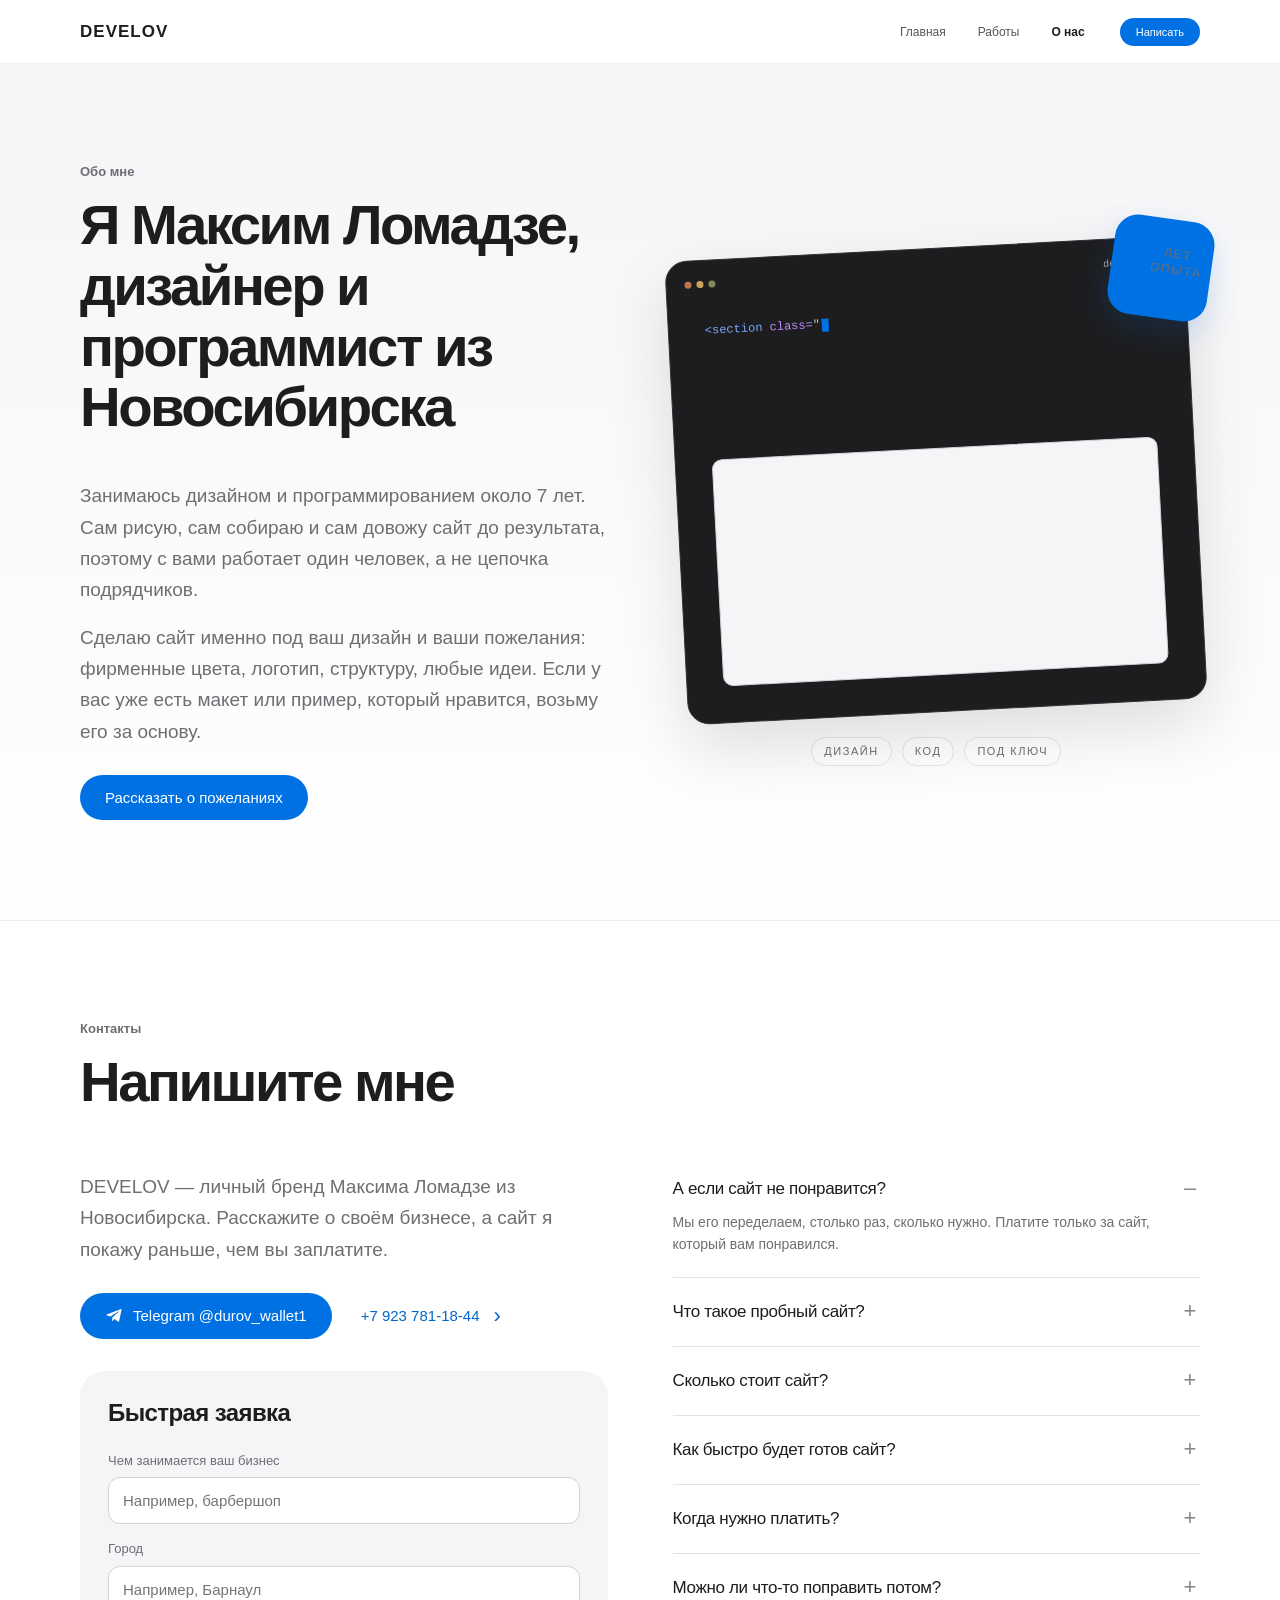
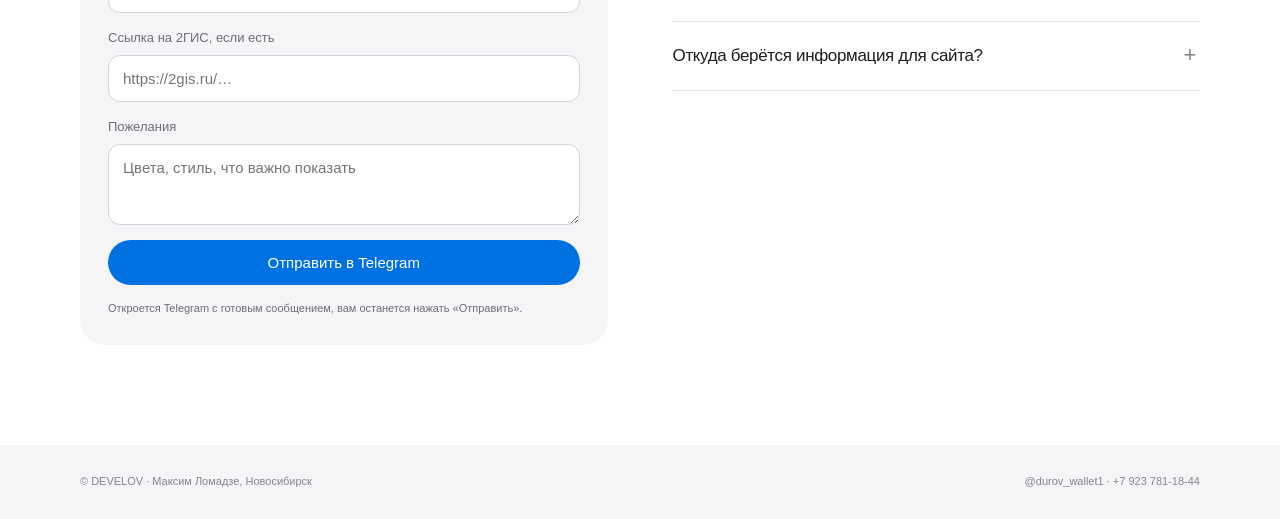
==== about.html @ 25727353 "Publish redesigned three-page DEVELOV portfolio" ====
<!doctype html>
<html lang="ru">
<head>
  <meta charset="utf-8">
  <meta name="viewport" content="width=device-width, initial-scale=1, viewport-fit=cover">
  <title>О нас — DEVELOV</title>
  <meta name="description" content="DEVELOV — личный бренд Максима Ломадзе (Новосибирск). Сайты, которые продают: лендинги, интернет-магазины, проекты под ключ. Сначала сайт, оплата только если он понравился.">
  <link rel="icon" href="img/mark-small.png" type="image/png">
  <link rel="preconnect" href="https://fonts.googleapis.com">
  <link rel="preconnect" href="https://fonts.gstatic.com" crossorigin>
  <link href="https://fonts.googleapis.com/css2?family=Jost:wght@300;400;500&family=Cormorant+Garamond:wght@400;500;600&display=swap" rel="stylesheet">
  <link rel="stylesheet" href="css/style.css?v=1">
  <link rel="stylesheet" href="css/apple.css?v=1">
</head>
<body>
  <canvas class="stars" id="stars" aria-hidden="true"></canvas>
  <div class="lamp" aria-hidden="true"><span class="lamp__core"></span></div>
  <header class="header" id="site-header">
    <div class="wrap header__in">
      <a class="brand" href="index.html" aria-label="DEVELOV"><img src="img/mark-small.png" alt="" width="38" height="31"><span>DEVELOV</span></a>
      <nav class="nav" id="nav" aria-label="Основная навигация"><a href="index.html" >Главная</a><a href="works.html" >Работы</a><a href="about.html" aria-current="page">О нас</a></nav>
      <a class="btn btn--glow header__cta" href="https://t.me/durov_wallet1" target="_blank" rel="noopener">Написать</a>
      <button class="burger" id="burger" type="button" aria-label="Меню" aria-expanded="false" aria-controls="nav"><span></span></button>
    </div>
  </header>

  <main id="top" class="inner-page"><section class="block block--alt" id="about">
      <div class="wrap about">
        <div class="about__text">
        <div class="block__head"><p class="eyebrow">Обо мне</p><h1 class="h2">Я Максим Ломадзе, дизайнер и программист из Новосибирска</h1></div>
        <p class="text text--lead">Занимаюсь дизайном и программированием около 7 лет. Сам рисую, сам собираю и сам довожу сайт до результата, поэтому с вами работает один человек, а не цепочка подрядчиков.</p>
        <p class="text text--lead">Сделаю сайт именно под ваш дизайн и ваши пожелания: фирменные цвета, логотип, структуру, любые идеи. Если у вас уже есть макет или пример, который нравится, возьму его за основу.</p>
        <div class="btn-row"><a class="btn btn--glow" href="https://t.me/durov_wallet1" target="_blank" rel="noopener">Рассказать о пожеланиях</a></div>
      </div>
        <div class="devbox" aria-hidden="true">
          <div class="devbox__badge"><span>7</span><small>лет<br>опыта</small></div>
          <div class="devbox__win">
            <div class="devbox__bar"><i></i><i></i><i></i><span>develov.html</span></div>
            <pre class="devbox__code" id="code"></pre>
            <div class="devbox__preview">
              <div class="pv pv--nav"><b></b><b></b><b></b></div>
              <div class="pv pv--h1"></div>
              <div class="pv pv--h2"></div>
              <div class="pv pv--btn"></div>
              <div class="pv pv--cards"><b></b><b></b><b></b></div>
            </div>
          </div>
          <div class="devbox__tags"><span>Дизайн</span><span>Код</span><span>Под ключ</span></div>
        </div>
      </div>
    </section><section class="block" id="contacts">
      <div class="wrap">
        <div class="block__head"><p class="eyebrow">Контакты</p><h2 class="h2">Напишите мне</h2></div>
        <div class="contacts">
          <div class="contacts__main">
            <p class="text text--lead">DEVELOV — личный бренд Максима Ломадзе из Новосибирска. Расскажите о своём бизнесе, а сайт я покажу раньше, чем вы заплатите.</p>
            <div class="btn-row">
              <a class="btn btn--glow" href="https://t.me/durov_wallet1" target="_blank" rel="noopener"><svg viewBox="0 0 24 24" fill="currentColor" aria-hidden="true"><path d="M21.94 4.3 18.9 18.65c-.23 1.01-.83 1.26-1.68.79l-4.63-3.41-2.23 2.15c-.25.25-.45.45-.93.45l.33-4.71 8.58-7.75c.37-.33-.08-.52-.58-.18L7.25 12.67 2.68 11.24c-.99-.31-1.01-.99.21-1.47l17.86-6.88c.83-.31 1.55.19 1.19 1.41z"/></svg>Telegram @durov_wallet1</a>
              <a class="btn btn--ghost" href="tel:+79237811844">+7 923 781-18-44</a>
            </div>
          
            <form class="lead" id="lead" autocomplete="off">
              <h3 class="h3">Быстрая заявка</h3>
              <label>Чем занимается ваш бизнес<input name="biz" type="text" placeholder="Например, барбершоп" required></label>
              <label>Город<input name="city" type="text" placeholder="Например, Барнаул"></label>
              <label>Ссылка на 2ГИС, если есть<input name="gis" type="text" placeholder="https://2gis.ru/…"></label>
              <label>Пожелания<textarea name="wish" rows="3" placeholder="Цвета, стиль, что важно показать"></textarea></label>
              <button class="btn btn--glow" type="submit">Отправить в Telegram</button>
              <p class="lead__n">Откроется Telegram с готовым сообщением, вам останется нажать «Отправить».</p>
            </form>
          </div>
          <div class="faq">
            <details open><summary>А если сайт не понравится?</summary><p>Мы его переделаем, столько раз, сколько нужно. Платите только за сайт, который вам понравился.</p></details>
            <details><summary>Что такое пробный сайт?</summary><p>Бесплатная одна страница по данным вашей карточки 2ГИС, чтобы вы увидели, как это будет выглядеть. Взамен, если вам понравится, прошу честный отзыв. Полный сайт с вашим дизайном, фото и логотипом стоит от 1000 рублей.</p></details>
            <details><summary>Сколько стоит сайт?</summary><p>От 1000 рублей. Точная цена зависит от задачи, назову её после короткого разговора.</p></details>
            <details><summary>Как быстро будет готов сайт?</summary><p>От нескольких часов до 2 дней.</p></details>
            <details><summary>Когда нужно платить?</summary><p>Только после того, как сайт готов и вам понравился.</p></details>
            <details><summary>Можно ли что-то поправить потом?</summary><p>Да, поправки можно вносить в любой момент. Постоянное сопровождение (тексты, картинки, новые разделы) доступно за ежемесячную плату.</p></details>
            <details><summary>Откуда берётся информация для сайта?</summary><p>Я беру данные о вашем бизнесе из 2ГИС и собираю сайт под них. Всё, что неточно, вы поправляете, и я исправляю.</p></details>
          </div>
        </div>
      </div>
    </section></main>

  <footer class="footer">
    <div class="wrap footer__in">
      <span>© DEVELOV · Максим Ломадзе, Новосибирск</span>
      <span><a href="https://t.me/durov_wallet1" target="_blank" rel="noopener">@durov_wallet1</a> · <a href="tel:+79237811844">+7 923 781-18-44</a></span>
    </div>
  </footer>

  <div class="float" aria-label="Быстрая связь">
    <a class="float__main" href="https://t.me/durov_wallet1" target="_blank" rel="noopener"><svg viewBox="0 0 24 24" fill="currentColor" aria-hidden="true"><path d="M21.94 4.3 18.9 18.65c-.23 1.01-.83 1.26-1.68.79l-4.63-3.41-2.23 2.15c-.25.25-.45.45-.93.45l.33-4.71 8.58-7.75c.37-.33-.08-.52-.58-.18L7.25 12.67 2.68 11.24c-.99-.31-1.01-.99.21-1.47l17.86-6.88c.83-.31 1.55.19 1.19 1.41z"/></svg>Написать</a>
    <a href="tel:+79237811844"><svg viewBox="0 0 24 24" fill="currentColor" aria-hidden="true"><path d="M6.6 10.8a15.1 15.1 0 0 0 6.6 6.6l2.2-2.2c.3-.3.7-.4 1-.2 1.1.4 2.3.6 3.6.6.6 0 1 .4 1 1V20c0 .6-.4 1-1 1A17 17 0 0 1 3 4c0-.6.4-1 1-1h3.5c.6 0 1 .4 1 1 0 1.3.2 2.5.6 3.6.1.3 0 .7-.2 1z"/></svg>Позвонить</a>
  </div>

  <script src="js/main.js?v=2"></script>
</body>
</html>
---- css/style.css ----
:root{
  --bg:#010101;--bg2:rgba(14,12,9,.55);--ink:#ece3d3;--ink2:#b9ad98;--gold:#d9b36c;--gold2:#ffe2ae;--line:rgba(217,179,108,.22);--card:#17140f;
  --dim:rgba(190,172,150,.5);--done:#ebdccb;--hot:#ffe2ae;--hdr:rgba(1,1,1,.8);--shadow:0 20px 60px rgba(0,0,0,.45);
  --serif:"Cormorant Garamond",Georgia,serif;--sans:"Jost",system-ui,sans-serif;--hh:64px;
}
*{box-sizing:border-box;margin:0}
html{scroll-behavior:smooth;scroll-padding-top:var(--hh)}
body{background:var(--bg);color:var(--ink);font:300 17px/1.65 var(--sans);overflow-x:hidden;-webkit-text-size-adjust:100%}
img,svg{max-width:100%}
a{color:inherit}
.wrap{width:min(1180px,100% - 48px);margin-inline:auto}
.sr-only{position:absolute;width:1px;height:1px;overflow:hidden;clip:rect(0 0 0 0)}

/* header */
.header{position:fixed;inset:0 0 auto 0;z-index:50;height:var(--hh);transition:background .3s,border-color .3s;border-bottom:1px solid transparent}
.header.is-solid{background:var(--hdr);backdrop-filter:blur(14px);-webkit-backdrop-filter:blur(14px);border-color:var(--line)}
.header__in{display:flex;align-items:center;gap:24px;height:100%}
.brand{display:flex;align-items:center;gap:12px;text-decoration:none;font:400 16px var(--serif);letter-spacing:.34em;margin-right:auto}
.brand img{height:31px;width:auto}
.nav{display:flex;align-items:center;gap:26px;font-size:15px}
.nav a{text-decoration:none;color:var(--ink2);transition:color .2s,text-shadow .3s}
.nav a:hover{color:var(--gold2);text-shadow:0 0 14px var(--gold)}
.burger{display:none;width:44px;height:44px;background:none;border:0;cursor:pointer;position:relative}
.burger span,.burger span::before,.burger span::after{display:block;position:absolute;left:11px;width:22px;height:2px;background:var(--ink);transition:transform .3s,top .3s,opacity .3s}
.burger span{top:21px}.burger span::before{content:"";top:-7px;left:0}.burger span::after{content:"";top:7px;left:0}
.menu-open .burger span{background:transparent}
.menu-open .burger span::before{top:0;transform:rotate(45deg)}
.menu-open .burger span::after{top:0;transform:rotate(-45deg)}

/* buttons */
.btn{display:inline-flex;align-items:center;justify-content:center;gap:10px;padding:13px 26px;border-radius:99px;border:1px solid var(--gold);color:var(--ink);text-decoration:none;font:400 15px var(--sans);letter-spacing:.04em;cursor:pointer;background:transparent;transition:box-shadow .3s,transform .2s,background .3s,color .3s}
.btn svg{width:18px;height:18px}
.btn--glow{background:linear-gradient(135deg,rgba(217,179,108,.22),rgba(217,179,108,.06));animation:pulse 3.2s ease-in-out infinite}
.btn--glow:hover,.btn--ghost:hover{box-shadow:0 0 0 1px var(--gold),0 0 34px rgba(217,179,108,.65);transform:translateY(-2px);color:var(--gold2)}
.btn--ghost{border-color:var(--line)}
@keyframes pulse{0%,100%{box-shadow:0 0 6px rgba(217,179,108,.25)}50%{box-shadow:0 0 22px rgba(217,179,108,.55)}}
.btn-row{display:flex;flex-wrap:wrap;gap:12px;margin-top:28px}
.header__cta{padding:9px 20px;font-size:14px}

/* hero */
.hero{position:relative;min-height:100svh;display:flex;align-items:center;padding:calc(var(--hh) + 10px) 0 40px;overflow:hidden}
.stars{position:fixed;inset:0;width:100%;height:100%;z-index:0;pointer-events:none}
main,.footer{position:relative;z-index:1}
.hero__grid{position:relative;display:grid;grid-template-columns:1.05fr .95fr;align-items:center;gap:32px}
.hero__stage{order:2;display:flex;justify-content:center}
.hero__logo-wrap{position:relative;width:min(100%,560px);aspect-ratio:1;-webkit-mask-image:radial-gradient(closest-side,#000 93%,transparent 100%);mask-image:radial-gradient(closest-side,#000 93%,transparent 100%);animation:float 9s ease-in-out infinite}
.hero__logo{display:block;width:100%;height:auto;opacity:0;filter:blur(14px) brightness(.4);transform:scale(.95);animation:emerge 3s .2s cubic-bezier(.2,.7,.2,1) forwards}
.hero__shine{position:absolute;inset:0;background:linear-gradient(105deg,transparent 35%,rgba(255,226,174,.28) 50%,transparent 65%);background-size:250% 100%;background-position:150% 0;mix-blend-mode:screen;animation:shine 7s 3.2s ease-in-out infinite;pointer-events:none}
.hero__copy{order:1;position:relative}
.hero__eyebrow{font:400 13px var(--sans);letter-spacing:.34em;text-transform:uppercase;color:var(--gold);margin-bottom:18px;opacity:0;animation:rise 1s .6s ease forwards}
.hero__title{font:500 clamp(36px,5.2vw,68px)/1.08 var(--serif);letter-spacing:.01em}
.hero__title span{display:block;opacity:0;animation:rise 1.1s ease forwards}
.hero__title span:nth-child(1){animation-delay:.9s}
.hero__title span:nth-child(2){animation-delay:1.3s;color:var(--gold2);text-shadow:0 0 28px rgba(217,179,108,.35)}
.hero__line{margin-top:20px;font-size:18px;color:var(--ink2);max-width:46ch;opacity:0;animation:rise 1s 1.8s ease forwards}
.hero__ticks{list-style:none;padding:0;display:flex;flex-wrap:wrap;gap:10px 22px;margin-top:22px;opacity:0;animation:rise 1s 2.1s ease forwards}
.hero__ticks li{font-size:14px;letter-spacing:.06em;color:var(--ink2);padding-left:18px;position:relative}
.hero__ticks li::before{content:"";position:absolute;left:0;top:.62em;width:9px;height:1px;background:var(--gold);box-shadow:0 0 8px var(--gold)}
.hero__btns{opacity:0;animation:rise 1s 2.4s ease forwards}
@keyframes rise{from{opacity:0;transform:translateY(16px)}to{opacity:1;transform:none}}
@keyframes float{0%,100%{transform:translateY(0)}50%{transform:translateY(-10px)}}
@keyframes shine{0%{background-position:150% 0}45%,100%{background-position:-60% 0}}
.hero__glow{position:absolute;left:24%;top:55%;width:min(900px,140vw);aspect-ratio:1;transform:translate(-50%,-50%);background:radial-gradient(closest-side,rgba(217,179,108,.28),transparent 70%);opacity:0;animation:glowin 3s .4s ease forwards}
@keyframes emerge{to{opacity:1;filter:blur(0) brightness(1);transform:none}}
@keyframes glowin{to{opacity:1}}

/* blocks */
.block{padding:clamp(64px,10vw,120px) 0}
.block--alt{background:var(--bg2)}
.block__head{margin-bottom:36px;max-width:760px}
.eyebrow{font:400 13px var(--sans);letter-spacing:.3em;text-transform:uppercase;color:var(--gold);margin-bottom:12px}
.h2{font:500 clamp(30px,5vw,50px)/1.15 var(--serif)}
.h3{font:500 25px/1.2 var(--serif);margin-bottom:8px}
.text{color:var(--ink2);max-width:62ch}
.text--lead{font-size:19px;margin-top:16px}
.steps{list-style:none;padding:0;display:grid;grid-template-columns:repeat(3,1fr);gap:20px}
.steps li,.feat{background:var(--card);border:1px solid var(--line);border-radius:18px;padding:28px}
.steps__n{display:inline-grid;place-items:center;width:38px;height:38px;border:1px solid var(--gold);border-radius:50%;color:var(--gold);margin-bottom:14px;font-family:var(--serif);font-size:20px}
.feats{display:grid;grid-template-columns:repeat(3,1fr);gap:20px;margin-top:20px}
.list{margin:20px 0;padding-left:0;list-style:none;display:grid;gap:10px;max-width:62ch}
.list li{padding-left:28px;position:relative;color:var(--ink2)}
.list li::before{content:"";position:absolute;left:0;top:.7em;width:14px;height:1px;background:var(--gold)}

/* filters + cards */
.filters{display:flex;flex-wrap:wrap;gap:10px;margin-bottom:28px}
.chip{background:none;border:1px solid var(--line);color:var(--ink2);padding:9px 20px;border-radius:99px;font:400 15px var(--sans);cursor:pointer;transition:all .25s}
.chip:hover{border-color:var(--gold);color:var(--gold2)}
.chip.is-active{background:var(--gold);border-color:var(--gold);color:#1a1409}
.cards{display:grid;grid-template-columns:repeat(2,1fr);gap:28px}
.card{background:var(--card);border:1px solid var(--line);border-radius:22px;padding:18px;box-shadow:var(--shadow);display:flex;flex-direction:column;gap:16px;transition:opacity .3s}
.card[hidden]{display:none}
.card__top{display:flex;gap:10px;align-items:center;justify-content:space-between;flex-wrap:wrap}
.seg{display:inline-flex;border:1px solid var(--line);border-radius:99px;padding:3px}
.seg button{background:none;border:0;color:var(--ink2);padding:6px 14px;border-radius:99px;font:400 13px var(--sans);cursor:pointer}
.seg button.is-active{background:var(--gold);color:#1a1409}
.view{position:relative;background:#000;border-radius:14px;overflow:hidden;border:1px solid var(--line);display:grid;place-items:center;background:radial-gradient(circle at 50% 30%,rgba(217,179,108,.14),rgba(0,0,0,.25))}
.view iframe{border:0;background:#0d0c0a;transform-origin:0 0;position:absolute;left:0;top:0}
.view--phone{background:radial-gradient(circle at 50% 30%,rgba(217,179,108,.16),rgba(0,0,0,.3))}
.view--phone .view__phone{position:absolute;border:7px solid #1b1914;border-radius:34px;overflow:hidden;box-shadow:0 12px 40px rgba(0,0,0,.5);outline:1px solid var(--line)}
.view--phone iframe{position:absolute;left:0;top:0}
.view__load{position:absolute;inset:0;display:grid;place-items:center;color:var(--ink2);font-size:14px;pointer-events:none}
.card__body h3{font:500 28px/1.15 var(--serif);margin-bottom:4px}
.card__meta{font-size:13px;letter-spacing:.14em;text-transform:uppercase;color:var(--gold);margin-bottom:8px}
.card__body p{color:var(--ink2);font-size:15.5px}
.card__foot{display:flex;gap:10px;flex-wrap:wrap;align-items:center;margin-top:auto}
.card__foot .btn{padding:10px 20px;font-size:14px}

/* пробный и полный */
.plans{display:grid;grid-template-columns:repeat(2,minmax(0,1fr));gap:24px;align-items:stretch}
.plan{background:var(--card);border:1px solid var(--line);border-radius:22px;padding:30px}
.plan--main{border-color:var(--gold);box-shadow:0 0 40px rgba(217,179,108,.2)}
.plan__tag{font-size:13px;letter-spacing:.3em;text-transform:uppercase;color:var(--gold);margin-bottom:10px}
.plan .h3{font-size:clamp(30px,4vw,40px);color:var(--gold2)}
.plan__sub{color:var(--ink2);margin-bottom:18px}
.plan__list{list-style:none;padding:0;display:grid;gap:11px}
.plan__list li{position:relative;padding-left:24px;color:var(--ink2);font-size:16px}
.plan__list li::before{content:"";position:absolute;left:0;top:.7em;width:12px;height:1px;background:var(--gold);box-shadow:0 0 8px var(--gold)}
/* что получаете, факты */
.list--cols{grid-template-columns:repeat(2,minmax(0,1fr));max-width:none;gap:14px 40px}
.facts{display:grid;grid-template-columns:repeat(3,minmax(0,1fr));gap:20px;margin-top:36px}
.fact{background:var(--card);border:1px solid var(--line);border-radius:18px;padding:24px;text-align:center}
.fact__k{font-size:13px;letter-spacing:.28em;text-transform:uppercase;color:var(--gold);margin-bottom:8px}
.fact__v{font:500 clamp(24px,3vw,32px)/1.2 var(--serif);color:var(--gold2)}
.fact__n{margin-top:8px;font-size:14px;color:var(--ink2)}
.lead{margin-top:32px;background:var(--card);border:1px solid var(--line);border-radius:18px;padding:22px;display:grid;gap:12px}
.lead label{display:grid;gap:6px;font-size:14px;color:var(--ink2)}
.lead input,.lead textarea{width:100%;background:rgba(255,255,255,.04);border:1px solid var(--line);border-radius:12px;color:var(--ink);padding:12px 14px;font:300 16px var(--sans)}
.lead input:focus,.lead textarea:focus{outline:none;border-color:var(--gold);box-shadow:0 0 18px rgba(217,179,108,.3)}
.lead__n{font-size:13px;color:var(--ink2)}
/* contacts */
.contacts{display:grid;grid-template-columns:1fr 1fr;gap:48px;align-items:start}
.faq details{border-bottom:1px solid var(--line);padding:16px 0}
.faq summary{cursor:pointer;font:500 22px/1.3 var(--serif);list-style:none;display:block;position:relative;padding-right:34px}
.faq summary::-webkit-details-marker{display:none}
.faq summary::after{content:"+";position:absolute;right:4px;top:0;color:var(--gold);font:300 26px/1 var(--sans)}
.faq details[open] summary::after{content:"–"}
.faq p{margin-top:10px;color:var(--ink2);font-size:16px}
.footer{border-top:1px solid var(--line);padding:28px 0;color:var(--ink2);font-size:14px}
.footer__in{display:flex;justify-content:space-between;gap:12px;flex-wrap:wrap}
.float{display:none}

/* reading */
.rd-w{color:#9d917c;transition:color .5s,text-shadow .6s}
.rd-w.rd-on{color:#fff6dc;text-shadow:0 0 6px #ffe2ae,0 0 18px #ffc766,0 0 36px rgba(255,190,90,.9),0 0 60px rgba(255,170,60,.6);transition:color .08s,text-shadow .08s}
.rd-w.rd-done{color:var(--ink);text-shadow:0 0 12px rgba(217,179,108,.4)}
.hero__line .rd-w.rd-done,.text .rd-w.rd-done{color:#d8cdb8}
.h2 .rd-w,.h3 .rd-w{color:#a89c85}
.h2 .rd-w.rd-done,.h3 .rd-w.rd-done{color:var(--ink)}
.h2 .rd-w.rd-on,.h3 .rd-w.rd-on{color:#fff6dc}

@media (max-width:900px){
  .hero__grid{gap:12px}
  .steps,.feats,.contacts,.facts,.list--cols,.plans{grid-template-columns:minmax(0,1fr)}
  .cards{grid-template-columns:minmax(0,1fr)}
  .contacts>*,.cards>*{min-width:0}
  .contacts{gap:32px}
}
@media (max-width:860px){
  :root{--hh:60px}
  .wrap{width:calc(100% - 32px)}
  body{font-size:16px;padding-bottom:calc(76px + env(safe-area-inset-bottom))}
  .header.is-solid{backdrop-filter:none;-webkit-backdrop-filter:none;background:var(--bg)}
  .header__cta{display:none}
  .burger{display:block}
  .nav{position:fixed;inset:0;width:100%;height:100vh;height:100dvh;background:var(--bg);flex-direction:column;justify-content:center;gap:26px;font-size:24px;font-family:var(--serif);opacity:0;visibility:hidden;transition:opacity .3s,visibility .3s;z-index:-1}
  .menu-open .nav{opacity:1;visibility:visible}
  .menu-open{overflow:hidden}
  .header{z-index:60}
  .brand{position:relative;z-index:2}.burger{position:relative;z-index:2}
  .btn--glow{animation-name:pulse-m}
  @keyframes pulse-m{0%,100%{box-shadow:0 0 10px rgba(217,179,108,.45)}50%{box-shadow:0 0 30px rgba(217,179,108,.9)}}
        .hero{align-items:flex-start;padding-top:calc(var(--hh) + 4px)}
  .hero__grid{grid-template-columns:minmax(0,1fr);gap:0;text-align:center}
  .hero__stage{order:1}
  .hero__logo-wrap{width:min(78vw,52svh)}
  .hero__copy{order:2;margin-top:-8px}
  .hero__eyebrow{margin-bottom:10px;font-size:12px}
  .hero__title{font-size:clamp(30px,8.6vw,40px)}
  .hero__line{font-size:16px;margin:12px auto 0}
  .hero__ticks{display:none}
  .hero__btns{justify-content:center;margin-top:20px}
  .hero__tg{display:none}
  .hero__glow{display:none}
  .card{padding:14px}
  .float{display:flex;position:fixed;left:0;right:0;bottom:0;z-index:55;gap:10px;padding:10px 16px calc(10px + env(safe-area-inset-bottom));background:var(--bg);border-top:1px solid var(--line)}
  .float a{flex:1;display:flex;align-items:center;justify-content:center;gap:8px;padding:13px 10px;border:1px solid var(--line);border-radius:99px;text-decoration:none;font:400 15px var(--sans)}
  .float a svg{width:18px;height:18px}
  .float__main{border-color:var(--gold)!important;background:linear-gradient(135deg,rgba(217,179,108,.28),rgba(217,179,108,.08));animation:pulse-m 3s ease-in-out infinite}
  .contacts .btn-row .btn{flex:1 1 100%;white-space:normal;text-align:center}
}
@media (prefers-reduced-motion:reduce){
  *{animation-duration:.01s!important;animation-delay:0s!important;transition-duration:.01s!important}
  .rd-w{color:inherit}
}

/* ===== тёплый свет «как от лампы» ===== */
:root{--ink2:#d3c8b2;--lamp:rgba(255,206,140,.17)}
.text,.list li,.plan__list li,.plan__sub,.faq p,.fact__n,.lead label,.hero__line,.hero__ticks li{
  color:#ddd2bc;
  text-shadow:none}
.plan__list li{font-size:17px;color:#eadfc9;text-shadow:none}
.plan__sub{color:#e9deca}
.h2,.h3,.hero__title{text-shadow:none}
.rd-w{color:#b8ac94}
.rd-w.rd-done{color:#f3ead8;text-shadow:none}
.hero__line .rd-w.rd-done,.text .rd-w.rd-done{color:#eadfc9}
.h2 .rd-w,.h3 .rd-w{color:#c4b79d}
.h2 .rd-w.rd-done,.h3 .rd-w.rd-done{color:#fff4dc}
/* карточки освещены сверху, будто лампой */
.plan,.feat,.steps li,.fact,.lead,.card{
  background:radial-gradient(130% 75% at 50% -12%,var(--lamp),transparent 62%),var(--card);
  box-shadow:inset 0 1px 0 rgba(255,226,174,.28),0 18px 50px rgba(0,0,0,.4)}
.plan--main{background:radial-gradient(130% 80% at 50% -12%,rgba(255,206,140,.26),transparent 64%),var(--card);box-shadow:inset 0 1px 0 rgba(255,230,180,.4),0 0 46px rgba(217,179,108,.24),0 18px 50px rgba(0,0,0,.4)}
.plan,.feat,.steps li,.fact{transition:box-shadow .4s,transform .3s}
.plan:hover,.feat:hover,.steps li:hover,.fact:hover{transform:translateY(-3px);box-shadow:inset 0 1px 0 rgba(255,230,180,.45),0 0 40px rgba(255,200,120,.22),0 18px 50px rgba(0,0,0,.4)}

/* ===== лампа слева: рядом с ней текст освещён сильно, чем дальше, тем слабее (как настоящий источник света) ===== */
.lamp{position:fixed;left:0;top:0;bottom:0;width:min(62vw,760px);z-index:2;pointer-events:none;mix-blend-mode:screen;
  background:radial-gradient(ellipse 100% 62% at 0% 46%,
    rgba(255,205,135,.34) 0,rgba(255,200,125,.24) 7%,rgba(255,192,112,.14) 18%,rgba(255,185,100,.07) 34%,rgba(255,180,95,.025) 56%,transparent 80%)}
.lamp__core{position:absolute;left:0;top:calc(46% - 70px);width:4px;height:140px;border-radius:0 4px 4px 0;
  background:linear-gradient(to bottom,transparent,rgba(255,236,200,.95) 30%,rgba(255,236,200,.95) 70%,transparent);
  box-shadow:0 0 14px 4px rgba(255,205,135,.7),0 0 46px 14px rgba(255,190,110,.4),0 0 120px 36px rgba(255,180,95,.18)}
@media (max-width:860px){.lamp{width:78vw}.lamp__core{height:110px;top:calc(46% - 55px)}}
@media (prefers-reduced-motion:reduce){.lamp{opacity:.9}}
/* сила света: ближе к лампе заметно ярче */
.lamp{background:radial-gradient(ellipse 100% 70% at 0% 46%,
    rgba(255,205,135,.62) 0,rgba(255,200,125,.44) 6%,rgba(255,192,112,.27) 16%,rgba(255,185,100,.14) 30%,rgba(255,180,95,.055) 50%,rgba(255,175,90,.015) 70%,transparent 88%)}

/* лампа на всю боковую плоскость: светящаяся панель вдоль всего левого края, свет идёт вглубь страницы и освещает остальной контент */
.lamp{width:min(78vw,940px);
  background:linear-gradient(90deg,
    rgba(255,205,135,.58) 0,rgba(255,200,125,.42) 4%,rgba(255,192,112,.27) 11%,rgba(255,186,102,.16) 22%,rgba(255,182,98,.085) 38%,rgba(255,178,92,.035) 58%,rgba(255,175,90,.01) 80%,transparent 100%);
  -webkit-mask-image:linear-gradient(to bottom,rgba(0,0,0,.8),#000 25%,#000 75%,rgba(0,0,0,.8));mask-image:linear-gradient(to bottom,rgba(0,0,0,.8),#000 25%,#000 75%,rgba(0,0,0,.8))}
.lamp__core{top:0;height:100%;width:5px;border-radius:0 3px 3px 0;
  background:linear-gradient(to bottom,rgba(255,226,180,.55),rgba(255,240,208,.98) 20%,rgba(255,240,208,.98) 80%,rgba(255,226,180,.55));
  box-shadow:0 0 12px 3px rgba(255,208,140,.75),0 0 40px 12px rgba(255,192,112,.45),0 0 110px 34px rgba(255,180,95,.22)}
@media (max-width:860px){.lamp{width:92vw}.lamp__core{top:0;height:100%;width:4px}}

/* тёплая, не режущая глаза панель: янтарный цвет вместо белого, мягче свечение */
.lamp__core{width:5px;
  background:linear-gradient(to bottom,rgba(214,150,70,.5),rgba(236,168,84,.8) 20%,rgba(236,168,84,.8) 80%,rgba(214,150,70,.5));
  box-shadow:0 0 10px 2px rgba(240,160,70,.5),0 0 34px 10px rgba(235,150,60,.3),0 0 100px 30px rgba(230,145,55,.14)}
.lamp{background:linear-gradient(90deg,
    rgba(245,170,80,.46) 0,rgba(244,168,78,.34) 4%,rgba(242,166,76,.22) 11%,rgba(240,162,72,.13) 22%,rgba(238,160,70,.07) 38%,rgba(236,158,68,.03) 58%,rgba(234,156,66,.008) 80%,transparent 100%)}

/* ===== «Обо мне»: справа живая картинка вместо пустоты ===== */
.about{display:grid;grid-template-columns:minmax(0,1.05fr) minmax(0,.95fr);gap:48px;align-items:center}
.devbox{position:relative;max-width:520px;justify-self:center;width:100%}
.devbox__win{background:radial-gradient(130% 75% at 50% -12%,rgba(255,206,140,.14),transparent 62%),#0d0b08;border:1px solid var(--line);border-radius:18px;overflow:hidden;box-shadow:0 24px 60px rgba(0,0,0,.5),inset 0 1px 0 rgba(255,226,174,.22);animation:dbfloat 8s ease-in-out infinite}
.devbox__bar{display:flex;align-items:center;gap:7px;padding:12px 14px;border-bottom:1px solid var(--line);font-size:12px;color:var(--ink2);letter-spacing:.06em}
.devbox__bar i{width:10px;height:10px;border-radius:50%;background:#3a3126}
.devbox__bar i:nth-child(1){background:#b9774a}.devbox__bar i:nth-child(2){background:#c7a25a}.devbox__bar i:nth-child(3){background:#7d8a5a}
.devbox__bar span{margin-left:8px}
.devbox__code{margin:0;padding:16px 18px;min-height:142px;font:400 13.5px/1.7 ui-monospace,Consolas,monospace;color:#d9c9a8;white-space:pre-wrap;word-break:break-word}
.devbox__code .t{color:#e0a85a}.devbox__code .a{color:#c8b88e}.devbox__code .s{color:#a9c28a}
.devbox__code::after{content:"";display:inline-block;width:7px;height:1.1em;margin-left:2px;vertical-align:text-bottom;background:var(--gold2);animation:blink 1s steps(1) infinite}
.devbox__preview{margin:0 18px 18px;padding:14px;border:1px solid var(--line);border-radius:12px;background:rgba(255,255,255,.025);display:grid;gap:10px}
.pv{border-radius:6px;background:linear-gradient(90deg,rgba(217,179,108,.55),rgba(217,179,108,.18));transform-origin:left;animation:pvbuild 9s ease-in-out infinite both}
.pv b{display:block;border-radius:6px;background:linear-gradient(90deg,rgba(217,179,108,.5),rgba(217,179,108,.16))}
.pv--nav{display:flex;gap:8px;background:none;animation-delay:.2s}.pv--nav b{height:8px;flex:1}.pv--nav b:first-child{flex:0 0 22%}
.pv--h1{height:16px;width:78%;animation-delay:.9s}
.pv--h2{height:10px;width:55%;animation-delay:1.5s;opacity:.8}
.pv--btn{height:22px;width:34%;border-radius:99px;animation-delay:2.1s}
.pv--cards{display:grid;grid-template-columns:repeat(3,1fr);gap:8px;background:none;animation-delay:2.7s}.pv--cards b{height:48px}
.devbox__badge{position:absolute;z-index:2;right:-10px;top:-22px;width:92px;height:92px;border-radius:50%;display:grid;place-items:center;text-align:center;
  background:radial-gradient(circle at 35% 30%,rgba(255,206,140,.28),rgba(20,16,10,.95) 70%);border:1px solid var(--gold);box-shadow:0 0 30px rgba(217,179,108,.35);animation:dbfloat 6s ease-in-out infinite reverse}
.devbox__badge span{font:500 34px/1 var(--serif);color:var(--gold2)}
.devbox__badge small{display:block;font-size:11px;line-height:1.15;letter-spacing:.14em;text-transform:uppercase;color:var(--ink2);margin-top:-14px}
.devbox__tags{display:flex;gap:10px;flex-wrap:wrap;justify-content:center;margin-top:18px}
.devbox__tags span{padding:7px 16px;border:1px solid var(--line);border-radius:99px;font-size:13px;letter-spacing:.14em;text-transform:uppercase;color:var(--gold);animation:tagpulse 5s ease-in-out infinite}
.devbox__tags span:nth-child(2){animation-delay:1.6s}.devbox__tags span:nth-child(3){animation-delay:3.2s}
@keyframes blink{50%{opacity:0}}
@keyframes dbfloat{0%,100%{transform:translateY(0)}50%{transform:translateY(-8px)}}
@keyframes pvbuild{0%{transform:scaleX(0);opacity:0}12%,80%{transform:scaleX(1);opacity:1}92%,100%{transform:scaleX(1);opacity:0}}
@keyframes tagpulse{0%,100%{box-shadow:none;border-color:var(--line)}50%{box-shadow:0 0 18px rgba(217,179,108,.4);border-color:var(--gold)}}
@media (max-width:900px){.about{grid-template-columns:minmax(0,1fr);gap:36px}.devbox{max-width:100%;margin-top:6px}.devbox__badge{right:6px;top:-30px;width:78px;height:78px}.devbox__badge span{font-size:28px}}
@media (prefers-reduced-motion:reduce){.devbox__win,.devbox__badge,.pv,.devbox__tags span,.devbox__code::after{animation:none!important}.pv{opacity:1;transform:none}}

/* ===== превью работ: сначала картинка, живой сайт по нажатию ===== */
.view .poster{display:block;width:100%;height:100%;object-fit:cover;object-position:top;cursor:pointer}
.view__phone iframe{position:absolute;inset:0;width:100%;height:100%;border:0;opacity:0;transition:opacity .5s;background:#0d0c0a}
.view.is-live .view__phone iframe{opacity:1}
.view__play{position:absolute;left:50%;bottom:18px;transform:translateX(-50%);z-index:3;display:inline-flex;align-items:center;gap:10px;padding:11px 20px;border-radius:99px;border:1px solid var(--gold);background:rgba(8,6,4,.78);color:var(--gold2);font:400 14px var(--sans);letter-spacing:.04em;cursor:pointer;box-shadow:0 0 20px rgba(217,179,108,.35);animation:pulse 3.2s ease-in-out infinite;white-space:nowrap}
.view__tri{width:0;height:0;border-left:9px solid currentColor;border-top:6px solid transparent;border-bottom:6px solid transparent}
.view.is-loading .view__play,.view.is-live .view__play{display:none}
.view.is-loading::after{content:"Загрузка сайта…";position:absolute;left:50%;bottom:20px;transform:translateX(-50%);z-index:3;padding:9px 18px;border-radius:99px;background:rgba(8,6,4,.78);border:1px solid var(--line);color:var(--ink2);font-size:14px}
.view.is-live .poster{visibility:hidden}
/* ===== пример работы под первым экраном ===== */
.showcase{padding:0 0 clamp(48px,7vw,90px);position:relative;z-index:1}
.showcase__in{display:grid;grid-template-columns:minmax(0,.9fr) minmax(0,1.1fr);gap:48px;align-items:center;background:radial-gradient(130% 80% at 50% -14%,rgba(255,206,140,.16),transparent 64%),var(--card);border:1px solid var(--line);border-radius:26px;padding:clamp(22px,4vw,44px);box-shadow:inset 0 1px 0 rgba(255,226,174,.28),0 24px 60px rgba(0,0,0,.45)}
.showcase__price{font:500 clamp(22px,3vw,30px)/1.25 var(--serif);color:var(--gold2);margin-top:16px}
.showcase__price b{font-weight:600}
.showcase__shots{position:relative;display:block;text-decoration:none;padding-bottom:20px}
.sc-d{display:block;width:100%;aspect-ratio:1280/740;object-fit:cover;object-position:top;border-radius:14px;border:1px solid var(--line);box-shadow:0 18px 50px rgba(0,0,0,.5)}
.sc-m{position:absolute;right:-8px;bottom:-4px;width:26%;aspect-ratio:375/660;object-fit:cover;object-position:top;border-radius:18px;border:5px solid #1b1914;box-shadow:0 16px 40px rgba(0,0,0,.6)}
@media (min-width:901px){.hero{min-height:min(100svh,780px)}.showcase{margin-top:-10px}}
@media (max-width:900px){.showcase__in{grid-template-columns:minmax(0,1fr);gap:28px}.sc-m{right:6px;width:28%}}
---- css/apple.css ----
:root{--bg:#fff;--bg2:#f5f5f7;--ink:#1d1d1f;--ink2:#6e6e73;--gold:#0071e3;--gold2:#0071e3;--line:#d2d2d7;--card:#fff;--sans:-apple-system,BlinkMacSystemFont,'Segoe UI',Arial,sans-serif;--serif:var(--sans);--hh:64px;--shadow:0 16px 60px #00000009}
body{font:400 17px/1.6 var(--sans);background:#fff;color:var(--ink);padding:0;overflow-x:clip}body *{text-shadow:none!important}a{text-decoration:none}.wrap{width:min(1120px,calc(100% - 64px))}.stars,.lamp,.hero__glow,.hero__shine{display:none!important}main,.footer{z-index:auto}button,input,textarea{font-family:var(--sans)}
.header,.header.is-solid{height:64px;background:#ffffffd9;border-bottom:1px solid #0000000d;backdrop-filter:blur(20px);-webkit-backdrop-filter:blur(20px)}.header__in{gap:18px}.brand{font:700 17px var(--sans);letter-spacing:.06em}.brand img{display:none}.nav{gap:17px;font:400 11px var(--sans);white-space:nowrap}.nav a{color:#55555c}.nav a:hover{color:#0071e3}.header__cta{padding:7px 15px!important;font-size:11px!important}
.btn{font:400 15px var(--sans);letter-spacing:0;border:1px solid transparent;border-radius:99px;padding:13px 24px;transition:background .2s,transform .2s;box-shadow:none!important;animation:none!important}.btn--glow{color:#fff;background:#0071e3}.btn--glow:hover{color:#fff;background:#0077ed;transform:translateY(-1px)}.btn--ghost{color:#06c;background:transparent;border-color:transparent;padding-inline:10px}.btn--ghost:after{content:'›';margin-left:4px;font-size:22px;line-height:12px}.btn--ghost:hover{color:#06c;background:#f5f5f7;box-shadow:none;transform:none}.btn-row{margin-top:28px;gap:18px;align-items:center}
.hero{min-height:0;display:block;padding:142px 0 72px;background:linear-gradient(180deg,#f5f5f7 0%,#fff 100%);overflow:clip}.hero__grid{display:flex;flex-direction:column;gap:60px;text-align:center}.hero__copy{order:0;margin:0;width:100%}.hero__eyebrow{font:500 13px var(--sans);letter-spacing:.01em;text-transform:none;color:#6e6e73;opacity:1;animation:none;margin:0 0 24px}.hero__title{font:650 clamp(58px,7vw,96px)/1.02 var(--sans);letter-spacing:-.065em;max-width:1000px;margin:auto}.hero__title span{opacity:1;animation:none;display:block}.hero__title span:nth-child(2){color:transparent;background:linear-gradient(105deg,#007aff 8%,#5464db 50%,#a248ad 95%);background-clip:text;-webkit-background-clip:text}.hero__line{opacity:1;animation:none;font-size:21px;font-weight:400;line-height:1.5;color:#6e6e73;max-width:580px;margin:27px auto 0}.hero__ticks{opacity:1;animation:none;justify-content:center;gap:22px;margin:20px 0 0}.hero__ticks li{color:#86868b;font-size:12px;letter-spacing:0;padding:0}.hero__ticks li:before{display:none}.hero__btns{opacity:1;animation:none;justify-content:center}.hero__stage{order:1;position:relative;width:min(960px,100%);height:440px;perspective:1400px;display:block}.hero__logo-wrap{display:none}.device-stage{position:absolute;inset:0 70px 15px 25px;transform:rotateY(-7deg) rotateX(4deg);border-radius:20px;background:#202124;padding:10px;box-shadow:0 40px 65px #00000022,0 2px 4px #00000022}.device-bar{height:27px;display:flex;align-items:center;gap:5px;padding:0 6px}.device-bar i{height:6px;width:6px;background:#777;border-radius:50%}.device-bar span{font-size:9px;color:#aaa;position:absolute;left:50%;transform:translateX(-50%);letter-spacing:.15em}.device-screen{height:calc(100% - 27px);overflow:hidden;border-radius:7px}.device-screen img{width:100%;height:100%;object-fit:cover;object-position:top}.phone-stage{position:absolute;right:0;bottom:-10px;width:174px;height:345px;border:7px solid #242426;outline:1px solid #555;border-radius:29px;background:#000;overflow:hidden;box-shadow:0 20px 50px #00000030;transform:rotate(5deg)}.phone-stage img{width:100%;height:100%;object-fit:cover;object-position:top}.phone-stage:after{content:'';position:absolute;top:7px;left:50%;transform:translateX(-50%);width:45px;height:12px;background:#151515;border-radius:12px}
.showcase{background:#f5f5f7;padding:85px 0;overflow:hidden}.showcase__in{display:grid;grid-template-columns:.9fr 1.1fr;gap:55px;align-items:center}.showcase__text{max-width:420px}.eyebrow{font:600 13px var(--sans);letter-spacing:0;text-transform:none;color:#6e6e73;margin-bottom:16px}.h2{font:650 clamp(35px,4.4vw,58px)/1.08 var(--sans);letter-spacing:-.045em;color:#1d1d1f}.h3{font:600 24px/1.2 var(--sans);letter-spacing:-.025em;color:#1d1d1f}.text,.text--lead{color:#6e6e73;font-size:16px;line-height:1.65}.text--lead{font-size:19px}.block__head{max-width:780px;margin-bottom:42px}.block{padding:100px 0}.block--alt{background:#f5f5f7}.showcase__price{color:#6e6e73;font:400 17px/1.6 var(--sans);margin-top:24px}.showcase__price b{color:#1d1d1f}.showcase__shots{display:block;position:relative;padding:10px 26px 30px 0;min-width:0}.showcase__shots .sc-d{position:relative;display:block;width:100%;height:auto;border:7px solid #262628;border-radius:12px;box-shadow:0 20px 45px #00000015;transform:none;opacity:1}.showcase__shots .sc-m{position:absolute;right:0;bottom:0;width:23%;height:auto;border:4px solid #262628;border-radius:15px;box-shadow:0 12px 30px #00000020;transform:rotate(5deg);opacity:1}
.steps,.feats{display:grid;grid-template-columns:repeat(3,minmax(0,1fr));gap:22px}.steps li,.feat{border:0;border-radius:24px;padding:30px;background:#f5f5f7;box-shadow:none;transition:transform .3s}.block--alt .feat{background:#fff}.steps li:hover,.feat:hover{box-shadow:none;transform:translateY(-3px)}.steps__n{font:600 16px var(--sans);border:0;background:#e4eafb;color:#0071e3;width:38px;height:38px;border-radius:12px;margin-bottom:25px}.steps .h3,.feat .h3{font-size:23px;margin-bottom:13px}.steps .text,.feat .text{font-size:15px}.list{gap:16px}.list li{color:#6e6e73;padding-left:29px}.list li:before{content:'✓';width:auto;height:auto;top:0;color:#0071e3;background:none;font-size:17px}.list--cols{grid-template-columns:1fr 1fr;gap:23px 50px}.facts{gap:25px}.fact{border:0;background:#f5f5f7;box-shadow:none;padding:35px 22px;border-radius:24px}.fact:hover{box-shadow:none;transform:none}.fact__k{color:#6e6e73;font-size:12px;letter-spacing:0;text-transform:none}.fact__v{color:#1d1d1f;font:600 28px/1.2 var(--sans);letter-spacing:-.035em}.fact__n{color:#6e6e73;font-size:13px}
.plans{gap:26px;grid-template-columns:1fr 1fr}.plan,.plan--main{background:#fff;border:1px solid #e5e5ea;box-shadow:none;border-radius:28px;padding:38px}.plan--main{border:2px solid #0071e3}.plan:hover,.plan--main:hover{box-shadow:none;transform:none}.plan__tag{color:#6e6e73;letter-spacing:0;text-transform:none;font-size:15px;font-weight:500}.plan .h3{color:#1d1d1f;font-size:48px;letter-spacing:-.05em;margin:15px 0}.plan__sub{color:#6e6e73;font-size:14px;min-height:48px}.plan__list{gap:17px;margin-top:25px}.plan__list li{color:#515154;font-size:15px;padding-left:24px}.plan__list li:before{content:'✓';top:0;background:none;box-shadow:none;color:#0071e3;width:auto;height:auto}
.about{display:grid;grid-template-columns:1fr 1fr;align-items:center;gap:65px}.about__text{min-width:0}.devbox{position:relative;width:100%;padding:30px 0 0}.devbox__badge{background:#0071e3;color:#fff;border:0;border-radius:23px;position:absolute;right:-15px;top:0;z-index:2;width:100px;height:100px;display:flex;align-items:center;justify-content:center;gap:8px;box-shadow:0 12px 30px #0071e32b;transform:rotate(8deg)}.devbox__badge span{font:600 40px var(--sans)}.devbox__badge small{font:400 12px/1.3 var(--sans)}.devbox__win{background:#1d1d1f;border:1px solid #313135;border-radius:22px;padding:18px;box-shadow:0 25px 65px #00000020;transform:rotate(-3deg)}.devbox__bar{display:flex;align-items:center;gap:5px;color:#aaa;font:400 10px var(--sans);border:0;padding:0 0 15px}.devbox__bar i{display:block;width:7px;height:7px;border-radius:50%;background:#67676b}.devbox__bar span{margin-left:auto}.devbox__code{color:#eee;font:12px/1.8 monospace;min-height:155px;white-space:pre-wrap}.devbox__code .t{color:#78a9ff}.devbox__code .a{color:#bd8eff}.devbox__code .s{color:#96d7bd}.devbox__preview{border-radius:10px;background:#f5f5f7;padding:20px;overflow:hidden;min-height:140px}.pv{background:#dadadd;border-radius:4px;height:7px;margin:8px auto;width:60%}.pv--nav{display:flex;gap:10px;height:5px;background:none;width:100%;margin-top:0}.pv--nav b{width:25px;background:#ccc}.pv--h1{height:12px;width:65%;background:#333}.pv--btn{width:40px;height:14px;background:#0071e3;border-radius:20px}.pv--cards{display:flex;width:100%;background:none;height:35px;gap:10px}.pv--cards b{background:#e2e2e7;flex:1;border-radius:5px}.devbox__tags{display:flex;justify-content:center;gap:10px;margin-top:25px}.devbox__tags span{font-size:11px;border:1px solid #e5e5ea;border-radius:20px;padding:5px 12px;color:#6e6e73;background:#fff}
.filters{gap:8px;margin-bottom:35px}.chip{font:400 13px var(--sans);letter-spacing:0;border:0;background:#e8e8ed;color:#515154;padding:11px 18px}.chip.is-active{background:#1d1d1f;color:#fff;border:0}.chip:hover{color:#1d1d1f;background:#dddde2}.chip.is-active:hover{color:white;background:#333}.cards{grid-template-columns:1fr 1fr;gap:28px}.card{background:#f5f5f7;border:0;border-radius:25px;padding:20px;box-shadow:none;gap:20px}.card__top{gap:8px}.seg{background:#e7e7ec;border:0;padding:3px}.seg button{color:#6e6e73;font:400 11px var(--sans);padding:6px 11px}.seg button.is-active{color:#1d1d1f;background:#fff;box-shadow:0 1px 4px #00000015}.view,.view--phone{border:0;background:#e5e5eb;border-radius:12px}.view__phone{border-color:#222!important}.view--phone .view__phone{border-radius:30px;box-shadow:0 10px 30px #0002}.poster{display:block;width:100%;height:100%;object-fit:cover;object-position:top}.view iframe{width:100%;height:100%;border:0}.view__play{position:absolute;z-index:3;bottom:15px;left:50%;transform:translateX(-50%);background:#ffffffed;color:#1d1d1f;font:500 11px var(--sans);border:0;border-radius:25px;white-space:nowrap;padding:10px 15px;box-shadow:0 3px 15px #0002}.view__tri{display:inline-block;border-block:4px solid transparent;border-left:6px solid #0071e3;margin-right:7px}.view.is-live .view__play,.view.is-live .poster{display:none}.view.is-loading .view__play{opacity:.55}.card__body h3{font:600 29px/1.15 var(--sans);letter-spacing:-.04em;margin-bottom:12px}.card__meta{font:500 11px/1.5 var(--sans);letter-spacing:0;color:#0071e3!important;text-transform:none;margin-bottom:8px}.card__body p{font-size:14px;color:#6e6e73}.card__foot .btn{font-size:12px;padding:10px 17px}
.contacts{grid-template-columns:1fr 1fr;gap:65px}.lead{background:#f5f5f7;box-shadow:none;border:0;border-radius:25px;padding:28px;gap:15px}.lead label{color:#6e6e73;font-size:13px}.lead input,.lead textarea{color:#1d1d1f;background:#fff;border:1px solid #d2d2d7;font:400 15px var(--sans);padding:14px;border-radius:12px}.lead input:focus,.lead textarea:focus{box-shadow:0 0 0 3px #0071e325;border-color:#0071e3}.lead__n{color:#6e6e73;font-size:11px}.faq summary{font:500 17px/1.4 var(--sans);letter-spacing:-.02em}.faq summary:after{font-size:22px;color:#86868b}.faq details{padding:22px 0;border-color:#e0e0e5}.faq p{color:#6e6e73;font-size:14px}.footer{background:#f5f5f7;color:#86868b;font-size:11px;padding:28px 0;border:0}.footer a:hover{color:#0071e3}.float{display:none}.rd-w,.rd-w.rd-done,.rd-w.rd-on,.text .rd-w,.hero__line .rd-w,.h2 .rd-w,.h3 .rd-w{color:inherit!important;text-shadow:none!important}.hero__title span:nth-child(2){-webkit-text-fill-color:transparent}.reveal{animation:soft-entry .8s ease both}@keyframes soft-entry{from{opacity:0;transform:translateY(20px)}to{opacity:1;transform:none}}:focus-visible{outline:3px solid #0071e3;outline-offset:5px}
@media(max-width:1100px){.nav{gap:10px;font-size:10px}.header__in{gap:12px}.brand{font-size:14px}.hero__stage{height:390px}.showcase__in{gap:30px}}
@media(max-width:860px){.wrap{width:calc(100% - 40px)}.header,.header.is-solid{backdrop-filter:none;-webkit-backdrop-filter:none;background:#fffffff5}.header__cta{display:none}.burger{display:block;z-index:3}.brand{z-index:3;font-size:17px}.nav{position:fixed;inset:64px 0 auto;height:calc(100dvh - 64px);width:100%;background:#fff;display:flex;flex-direction:column;justify-content:flex-start;align-items:flex-start;padding:35px 30px;gap:23px;font:500 24px/1.2 var(--sans);opacity:0;visibility:hidden;z-index:2;overflow-y:auto}.menu-open .nav{opacity:1;visibility:visible}.hero{padding-top:115px;padding-bottom:55px}.hero__title{font-size:76px}.hero__grid{gap:45px}.hero__stage{height:330px}.device-stage{inset:0 50px 15px 0}.phone-stage{width:135px;height:265px;border-width:6px;border-radius:24px}.steps,.feats{grid-template-columns:1fr}.steps li,.feat{padding:30px}.steps__n{margin-bottom:18px}.cards{grid-template-columns:1fr 1fr;gap:18px}.about{gap:35px}.block{padding:75px 0}.contacts{gap:35px}.showcase__in{grid-template-columns:1fr 1fr}.h2{font-size:44px}.fact__v{font-size:23px}}
@media(max-width:600px){body{padding-bottom:76px;font-size:16px}.wrap{width:calc(100% - 40px)}.hero{padding:108px 0 45px}.hero__title{font-size:54px;letter-spacing:-.06em}.hero__eyebrow{font-size:10px;margin-bottom:22px}.hero__line{font-size:17px;max-width:320px;margin-top:22px}.hero__ticks{display:flex;gap:15px;margin-top:18px}.hero__ticks li{font-size:10px}.hero__btns{margin-top:23px;gap:10px}.hero__tg{display:inline-flex}.hero__btns .btn{font-size:12px;padding:12px 17px}.hero__grid{gap:38px}.hero__stage{height:210px}.device-stage{padding:5px;inset:0 30px 5px 0;border-radius:11px}.device-bar{height:17px;gap:3px;padding-left:5px}.device-bar i{width:4px;height:4px}.device-bar span{font-size:6px}.device-screen{height:calc(100% - 17px);border-radius:5px}.phone-stage{width:85px;height:175px;border-width:4px;border-radius:17px;bottom:-6px}.phone-stage:after{width:24px;height:7px;top:4px}.showcase{padding:55px 0}.showcase__in{grid-template-columns:1fr;gap:35px}.showcase__text{max-width:none}.showcase__shots{max-width:100%;padding-right:20px}.showcase__shots .sc-d{border-width:5px}.showcase__shots .sc-m{border-width:3px;border-radius:12px}.block{padding:60px 0}.block__head{margin-bottom:30px}.h2{font-size:36px;letter-spacing:-.045em}.h3{font-size:23px}.eyebrow{font-size:12px}.text--lead{font-size:17px}.plans,.contacts,.about,.list--cols{grid-template-columns:1fr}.plans{gap:18px}.plan,.plan--main{padding:27px;border-radius:24px}.plan .h3{font-size:42px}.plan__sub{min-height:0}.plan__list li{font-size:14px}.list--cols{gap:18px}.facts{grid-template-columns:1fr;gap:14px}.fact{padding:26px;text-align:left}.fact__v{font-size:28px}.devbox{max-width:430px;margin:10px auto 0;padding-right:14px}.devbox__badge{right:0;width:85px;height:85px}.devbox__code{font-size:11px}.cards{grid-template-columns:1fr;gap:24px}.card{padding:17px;border-radius:24px}.card__body h3{font-size:28px}.filters{gap:7px}.chip{font-size:11px;padding:10px 13px}.card__meta{font-size:11px}.contacts{gap:30px}.lead{padding:22px}.contacts .btn-row .btn{flex:1 1 auto;font-size:12px}.footer__in{flex-direction:column;gap:12px}.float{display:flex;position:fixed;bottom:0;left:0;right:0;z-index:55;padding:10px 20px calc(10px + env(safe-area-inset-bottom));gap:10px;background:#fffffff2;border-top:1px solid #e5e5ea;backdrop-filter:blur(20px)}.float a{display:flex;flex:1;align-items:center;justify-content:center;gap:8px;font:400 13px var(--sans);padding:12px 8px;border-radius:25px;border:1px solid #d2d2d7;color:#0071e3}.float a svg{width:16px;height:16px}.float .float__main{background:#0071e3;color:#fff;border-color:#0071e3!important;animation:none;box-shadow:none}.menu-open .float{display:none}}
@media(prefers-reduced-motion:reduce){*,*:before,*:after{animation:none!important;transition:none!important}html{scroll-behavior:auto}}

.nav a[aria-current="page"]{color:#1d1d1f;font-weight:600}.header__in{gap:35px}.nav{gap:32px;font-size:12px}.inner-page{padding-top:64px;min-height:calc(100vh - 100px)}.inner-page>#works{background:#f5f5f7;min-height:100vh}.inner-page>#works .card{background:#fff}.inner-page>#works .block__head{max-width:850px}.inner-page>#works .h2{font-size:72px}.inner-page>#about{background:linear-gradient(180deg,#f5f5f7,#fff)}.inner-page>#contacts{border-top:1px solid #eee}@media(max-width:860px){.nav{font-size:26px;gap:30px}}@media(max-width:600px){.inner-page>#works .h2{font-size:48px}.inner-page>#about .h2{font-size:38px}}
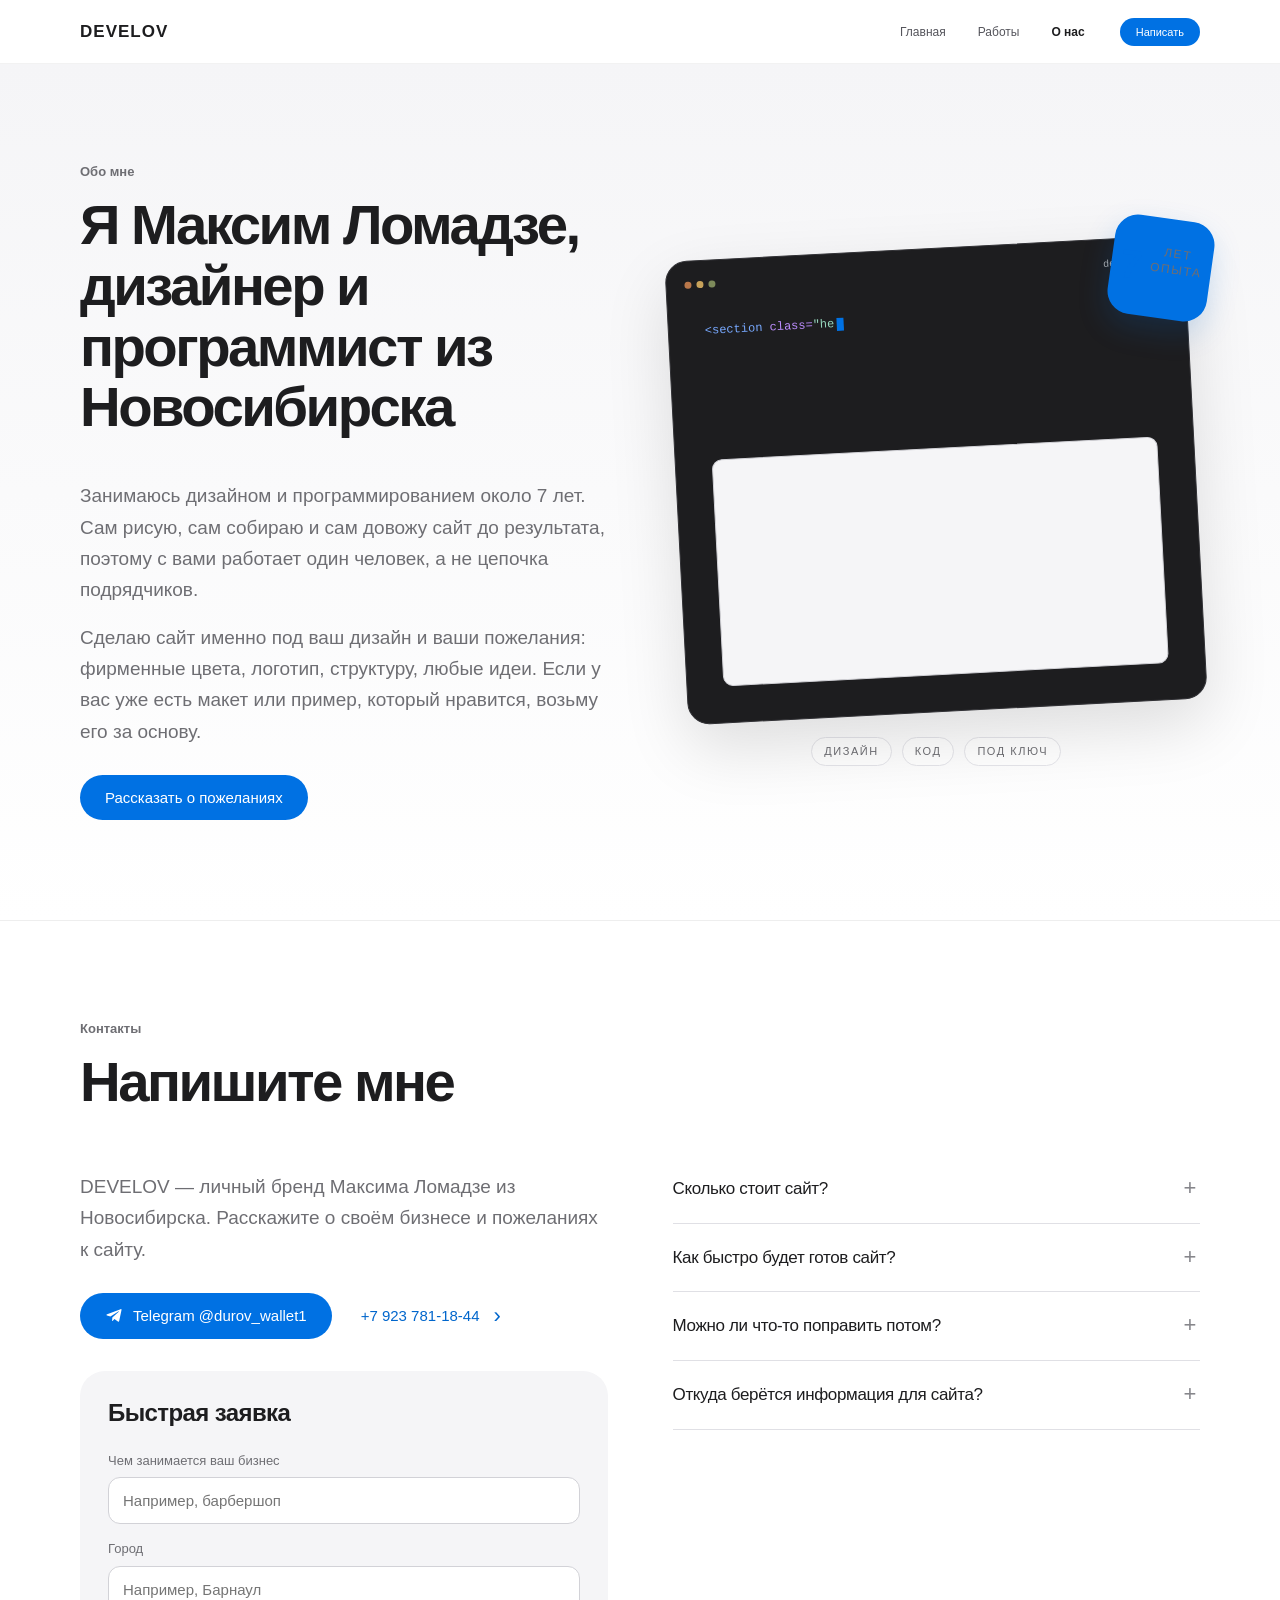
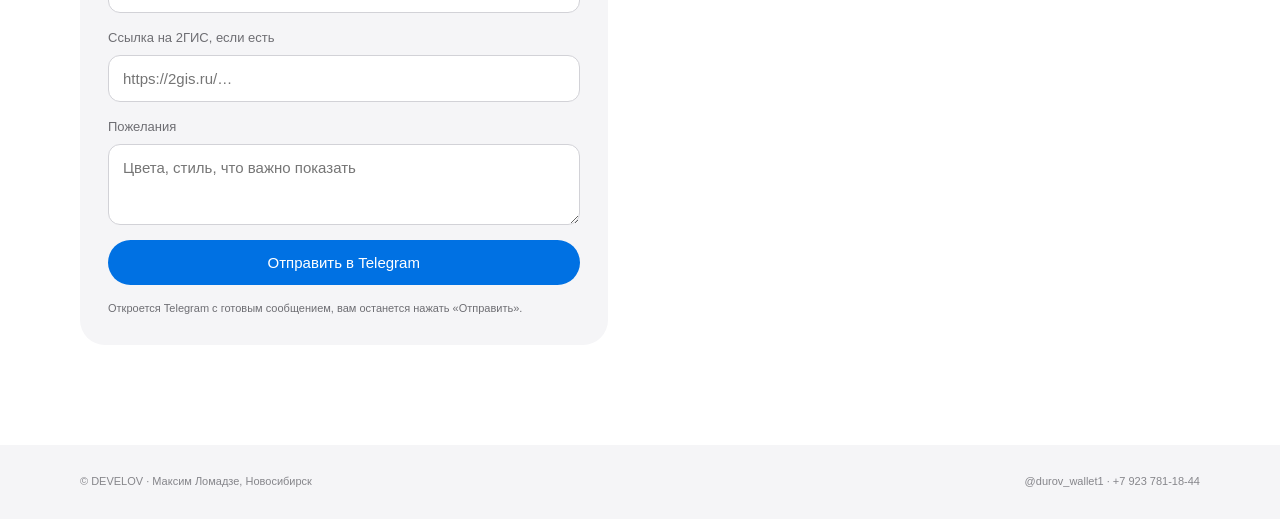
==== commit 3ad91d1c: "Remove trial-site offer and payment-on-approval promises" ====
--- a/about.html
+++ b/about.html
@@ -4,7 +4,7 @@
   <meta charset="utf-8">
   <meta name="viewport" content="width=device-width, initial-scale=1, viewport-fit=cover">
   <title>О нас — DEVELOV</title>
-  <meta name="description" content="DEVELOV — личный бренд Максима Ломадзе (Новосибирск). Сайты, которые продают: лендинги, интернет-магазины, проекты под ключ. Сначала сайт, оплата только если он понравился.">
+  <meta name="description" content="DEVELOV — личный бренд Максима Ломадзе (Новосибирск). Сайты, которые продают: лендинги, интернет-магазины, проекты под ключ.">
   <link rel="icon" href="img/mark-small.png" type="image/png">
   <link rel="preconnect" href="https://fonts.googleapis.com">
   <link rel="preconnect" href="https://fonts.gstatic.com" crossorigin>
@@ -53,7 +53,7 @@
         <div class="block__head"><p class="eyebrow">Контакты</p><h2 class="h2">Напишите мне</h2></div>
         <div class="contacts">
           <div class="contacts__main">
-            <p class="text text--lead">DEVELOV — личный бренд Максима Ломадзе из Новосибирска. Расскажите о своём бизнесе, а сайт я покажу раньше, чем вы заплатите.</p>
+            <p class="text text--lead">DEVELOV — личный бренд Максима Ломадзе из Новосибирска. Расскажите о своём бизнесе и пожеланиях к сайту.</p>
             <div class="btn-row">
               <a class="btn btn--glow" href="https://t.me/durov_wallet1" target="_blank" rel="noopener"><svg viewBox="0 0 24 24" fill="currentColor" aria-hidden="true"><path d="M21.94 4.3 18.9 18.65c-.23 1.01-.83 1.26-1.68.79l-4.63-3.41-2.23 2.15c-.25.25-.45.45-.93.45l.33-4.71 8.58-7.75c.37-.33-.08-.52-.58-.18L7.25 12.67 2.68 11.24c-.99-.31-1.01-.99.21-1.47l17.86-6.88c.83-.31 1.55.19 1.19 1.41z"/></svg>Telegram @durov_wallet1</a>
               <a class="btn btn--ghost" href="tel:+79237811844">+7 923 781-18-44</a>
@@ -70,11 +70,8 @@
             </form>
           </div>
           <div class="faq">
-            <details open><summary>А если сайт не понравится?</summary><p>Мы его переделаем, столько раз, сколько нужно. Платите только за сайт, который вам понравился.</p></details>
-            <details><summary>Что такое пробный сайт?</summary><p>Бесплатная одна страница по данным вашей карточки 2ГИС, чтобы вы увидели, как это будет выглядеть. Взамен, если вам понравится, прошу честный отзыв. Полный сайт с вашим дизайном, фото и логотипом стоит от 1000 рублей.</p></details>
             <details><summary>Сколько стоит сайт?</summary><p>От 1000 рублей. Точная цена зависит от задачи, назову её после короткого разговора.</p></details>
             <details><summary>Как быстро будет готов сайт?</summary><p>От нескольких часов до 2 дней.</p></details>
-            <details><summary>Когда нужно платить?</summary><p>Только после того, как сайт готов и вам понравился.</p></details>
             <details><summary>Можно ли что-то поправить потом?</summary><p>Да, поправки можно вносить в любой момент. Постоянное сопровождение (тексты, картинки, новые разделы) доступно за ежемесячную плату.</p></details>
             <details><summary>Откуда берётся информация для сайта?</summary><p>Я беру данные о вашем бизнесе из 2ГИС и собираю сайт под них. Всё, что неточно, вы поправляете, и я исправляю.</p></details>
           </div>
@@ -96,6 +93,4 @@
 
   <script src="js/main.js?v=2"></script>
 </body>
-</html>
-
-
+</html>
